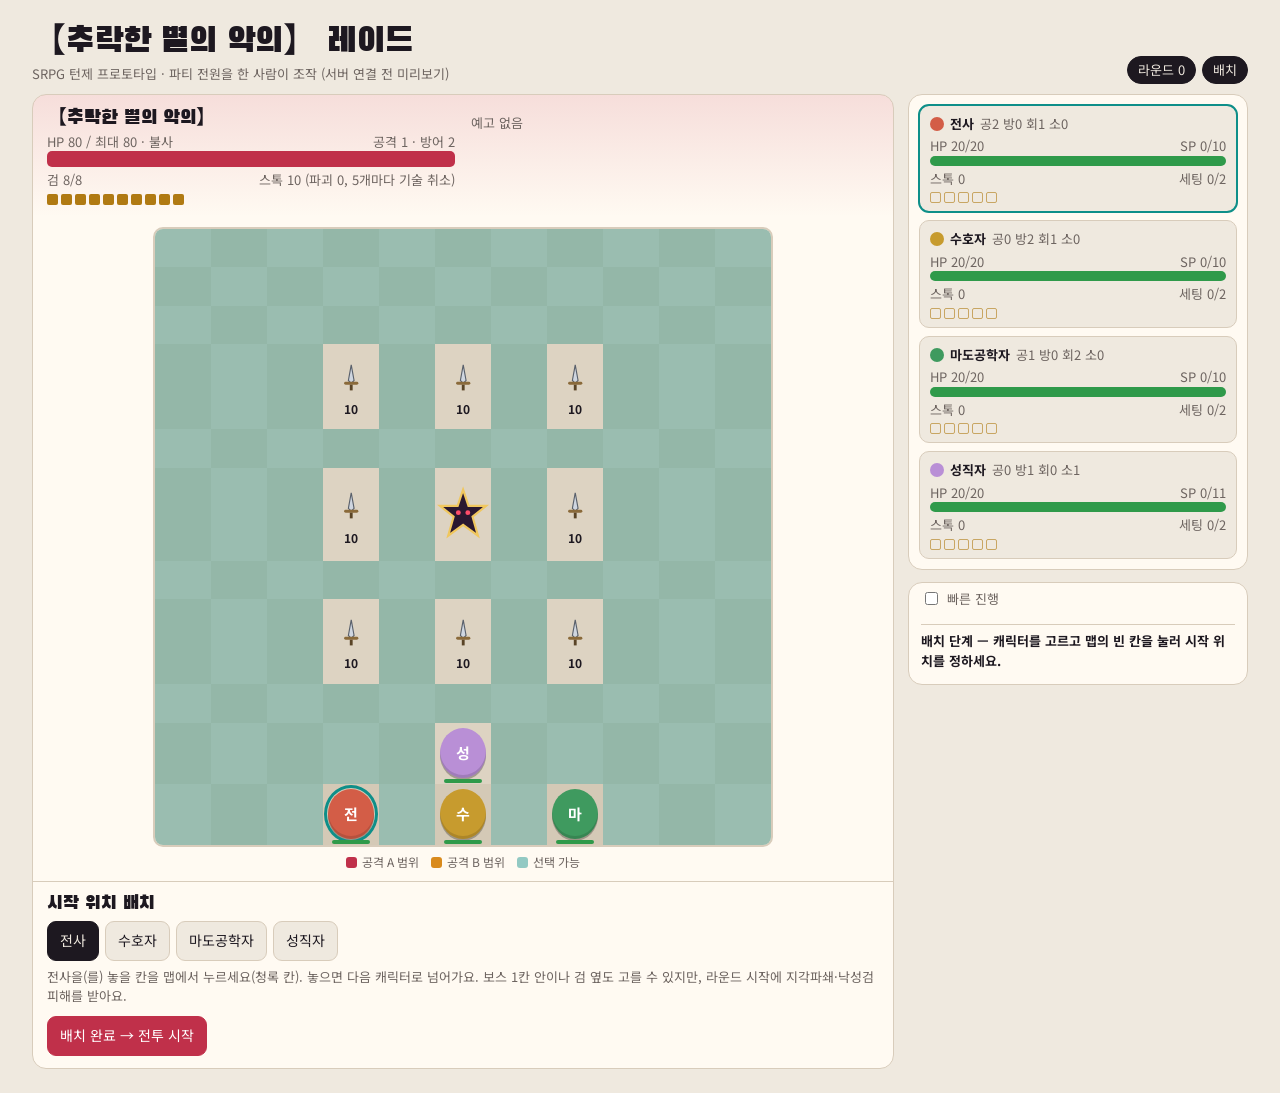
==== raid.html @ 9cba2b54 "시 스템 :: 딥 다이브 첫 업로드 (css/js/data 분리, Firebase 로그인, 레이드 파티 채팅) Co-Authored-By: Claude Opus 5.5 <norep" ====
<!DOCTYPE html>
<html lang="ko">
<head>
<meta charset="utf-8">
<meta name="viewport" content="width=device-width,initial-scale=1">
<title>추락한 별의 악의 레이드</title>
<link rel="preconnect" href="https://fonts.googleapis.com">
<link href="https://fonts.googleapis.com/css2?family=Black+Han+Sans&family=Noto+Sans+KR:wght@400;500;700&display=swap" rel="stylesheet">
<link rel="stylesheet" href="css/raid.css">
</head>
<body>
<div class="wrap">
  <div class="top">
    <div><h1>【추락한 별의 악의】 레이드</h1><div class="hint" style="margin:3px 0 0" id="subhint">SRPG 턴제 프로토타입 · 파티 전원을 한 사람이 조작 (서버 연결 전 미리보기)</div></div>
    <div class="chips" id="chips"></div>
  </div>
  <div class="grid">
    <div class="card">
      <div class="boss" id="boss"></div>
      <div class="mapbox"><div class="map" id="map"></div>
        <div class="legend"><span style="--c:var(--boss)">공격 A 범위</span><span style="--c:var(--a2)">공격 B 범위</span><span style="--c:color-mix(in srgb,var(--ic) 45%,transparent)">선택 가능</span></div></div>
      <div class="ctrl" id="ctrl"></div>
    </div>
    <div>
      <div class="card"><div class="party" id="party"></div></div>
      <div class="card" style="margin-top:12px">
        <div class="opts"><label><input type="checkbox" id="fast"> 빠른 진행</label></div>
        <div id="log"></div>
      </div>
    </div>
  </div>
</div>
<div class="ov" id="ov"><div class="sheet" id="sheet"></div></div>
<script src="js/raid-battle.js"></script>
</body>
</html>
---- css/raid.css ----
/* 시 스템 :: 딥 다이브 — 레이드 전투 화면 스타일 */
/* VOICE: 별이 떨어진 검의 무덤, 긴장감 있는 전술 보드
   IDEA: 보드게임 전장 — 11×11 격자, 중앙의 보스, 둘러싼 검 8자루, 예고된 공격 범위
   PICTURE: 맵 자체가 그림. 보스·검·파티 말, 두 공격의 범위 색
   COLOUR and TYPE: 밤하늘 남청 바탕 대신 먹색+별빛 금색, 공격 A 진홍, 공격 B 호박색, 선택 청록 / Black Han Sans + Noto Sans KR
   LAYOUT: 왼쪽 보스 정보+맵+조작부, 오른쪽 파티+로그, 900px 이하 세로 스택 */
:root{color-scheme:light dark;--bg:light-dark(#efe9df,#121015);--panel:light-dark(#fffaf2,#1c1920);--line:light-dark(#d8ccbb,#352f3b);--ink:light-dark(#1d1820,#efe8dc);--mute:light-dark(#6d6460,#a59c96);--boss:#c0304a;--a2:#d98a1c;--ic:light-dark(#0e8f89,#2fd3c9);--hp:light-dark(#2f9a4a,#4cc767);--sp:light-dark(#2d62c4,#6b9cff);--st:light-dark(#b07a12,#f0b43a);--g1:light-dark(#ddd3c2,#24202a);--g2:light-dark(#d4c9b6,#1f1b24)}
:root[data-theme=light]{color-scheme:light}:root[data-theme=dark]{color-scheme:dark}
*{box-sizing:border-box;min-width:0}
body{margin:0;background:var(--bg);color:var(--ink);font:15px/1.5 "Noto Sans KR",system-ui,sans-serif;overflow-x:clip}
h1,h2,.disp{font-family:"Black Han Sans","Noto Sans KR",sans-serif;font-weight:400;margin:0;line-height:1.1}
h1{font-size:clamp(24px,3.6vw,34px)}
.wrap{max-width:1280px;margin:0 auto;padding:clamp(12px,2.5vw,24px) max(2.5vw,10px)}
.top{display:flex;flex-wrap:wrap;gap:8px 16px;align-items:end;justify-content:space-between;margin-bottom:10px}
.chips{display:flex;gap:6px;flex-wrap:wrap;font-size:13px}
.chip{padding:3px 10px;border-radius:99px;border:1px solid var(--line);background:var(--panel);color:var(--mute);white-space:nowrap}
.chip.on{background:var(--ink);color:var(--bg);border-color:var(--ink)}
.chip.warn{background:var(--boss);border-color:var(--boss);color:#fff}
.grid{display:grid;grid-template-columns:minmax(0,1fr) 340px;gap:14px}
@media(max-width:920px){.grid{grid-template-columns:minmax(0,1fr)}}
.card{background:var(--panel);border:1px solid var(--line);border-radius:14px;overflow:hidden}
.boss{padding:12px 14px;display:grid;grid-template-columns:minmax(0,1fr) minmax(0,1fr);gap:10px 16px;background:linear-gradient(180deg,color-mix(in srgb,var(--boss) 14%,transparent),transparent)}
@media(max-width:640px){.boss{grid-template-columns:minmax(0,1fr)}}
.bar{height:10px;border-radius:5px;background:color-mix(in srgb,var(--ink) 12%,transparent);overflow:hidden;position:relative}
.bar>i{display:block;height:100%;transition:width .3s}
.bar.big{height:16px}
.row{display:flex;justify-content:space-between;gap:8px;font-size:13px;color:var(--mute);margin-top:3px}
.pips{display:flex;gap:3px;flex-wrap:wrap;margin-top:4px}
.pips i{width:11px;height:11px;border-radius:2px;background:var(--st)}
.pips i.x{background:transparent;outline:1.5px solid color-mix(in srgb,var(--st) 60%,transparent);outline-offset:-1.5px}
.atks{display:grid;gap:6px}
.atk{border:1px solid var(--line);border-left:5px solid var(--c);border-radius:8px;padding:6px 10px;font-size:13px;background:var(--bg)}
.atk b{font-size:14px}
.atk.cancel{opacity:.45;text-decoration:line-through}
.mapbox{padding:10px 14px}
.map{display:grid;grid-template-columns:repeat(11,minmax(0,1fr));aspect-ratio:1;max-width:620px;margin:0 auto;border:2px solid var(--line);border-radius:10px;overflow:hidden;user-select:none}
.t{position:relative;background:var(--g1);display:flex;align-items:center;justify-content:center}
.t.alt{background:var(--g2)}
.t.dA::before,.t.dB::before{content:"";position:absolute;inset:0;pointer-events:none}
.t.dA::before{background:repeating-linear-gradient(45deg,color-mix(in srgb,var(--boss) 50%,transparent) 0 4px,color-mix(in srgb,var(--boss) 22%,transparent) 4px 8px)}
.t.dB::before{background:repeating-linear-gradient(-45deg,color-mix(in srgb,var(--a2) 55%,transparent) 0 4px,color-mix(in srgb,var(--a2) 22%,transparent) 4px 8px)}
.t.dA.dB::before{background:repeating-linear-gradient(45deg,color-mix(in srgb,var(--boss) 55%,transparent) 0 4px,color-mix(in srgb,var(--a2) 55%,transparent) 4px 8px)}
.t.pick{cursor:pointer;box-shadow:inset 0 0 0 999px color-mix(in srgb,var(--ic) 32%,transparent)}
.t.pick:hover{box-shadow:inset 0 0 0 999px color-mix(in srgb,var(--ic) 55%,transparent)}
.pav{width:30px;height:30px;border-radius:50%;object-fit:cover;border:2px solid;flex:none}
.tok{position:relative;z-index:2;width:82%;height:82%;display:flex;flex-direction:column;align-items:center;justify-content:center;pointer-events:none}
.pl{border-radius:50%;color:#fff;font-weight:700;font-size:clamp(10px,1.6vw,15px);box-shadow:0 2px 0 #0004,inset 0 -3px 0 #0002}
.pl.sel{outline:3px solid var(--ic);outline-offset:1px}
.pl.dead{filter:grayscale(1);opacity:.35}
.pl .mb{position:absolute;bottom:-5px;left:8%;right:8%;height:4px;background:#0006;border-radius:2px;overflow:hidden}
.pl .mb i{display:block;height:100%;background:var(--hp)}
.pl .stt{position:absolute;top:-6px;right:-6px;font-size:9px;background:var(--boss);color:#fff;border-radius:6px;padding:0 3px}
.sw{font-size:clamp(9px,1.3vw,12px);color:var(--ink);font-weight:700}
.sw svg{width:62%;height:62%}
.bs svg{width:118%;height:118%}
.hit{animation:hit .35s}@keyframes hit{30%{transform:translateX(-3px)}70%{transform:translateX(3px)}}
@media(prefers-reduced-motion:reduce){.hit{animation:none}.bar>i{transition:none}}
.legend{display:flex;gap:12px;flex-wrap:wrap;font-size:12px;color:var(--mute);justify-content:center;margin-top:6px}
.legend span::before{content:"";display:inline-block;width:11px;height:11px;border-radius:3px;margin-right:5px;vertical-align:-1px;background:var(--c)}
.ctrl{border-top:1px solid var(--line);padding:12px 14px}
.ctrl h2{font-size:19px;margin-bottom:6px}
.tabs,.acts{display:flex;flex-wrap:wrap;gap:6px}
button{font:inherit;font-size:14px;min-height:40px;padding:6px 12px;border-radius:9px;border:1px solid var(--line);background:var(--bg);color:var(--ink);cursor:pointer}
button:focus-visible{outline:3px solid var(--ic);outline-offset:2px}
button.sel{background:var(--ink);color:var(--bg);border-color:var(--ink)}
button.go{background:var(--boss);color:#fff;border-color:var(--boss)}
button.icb{background:var(--ic);color:#04201e;border-color:var(--ic);font-weight:700}
button:disabled{opacity:.4;cursor:not-allowed}
.skb{text-align:left;display:flex;flex-direction:column;align-items:flex-start;gap:3px;min-width:200px;max-width:300px;padding:10px 14px;font-size:16px}
.skb b{font-size:17px}
.skb small{font-size:14px;opacity:.85;line-height:1.4}
.skb.pend{outline:3px solid var(--ic);outline-offset:2px}
.spdrow{display:flex;gap:6px;align-items:center;flex-wrap:wrap;margin-top:8px;padding:8px 10px;border-radius:10px;background:color-mix(in srgb,var(--ic) 12%,transparent);font-size:15px}
.spdrow button{min-width:46px;font-size:16px;font-weight:700}
.hint{font-size:13px;color:var(--mute);margin-top:6px}
.q{font-size:13px;margin-top:8px;display:grid;gap:4px}
.q div{display:flex;justify-content:space-between;gap:8px;border:1px solid var(--line);border-radius:7px;padding:4px 8px;background:var(--bg)}
.q div button{min-height:28px;padding:0 8px}
.party{display:grid;gap:8px;padding:10px}
.pc{border:1px solid var(--line);border-radius:10px;padding:8px 10px;background:var(--bg);font-size:13px;cursor:pointer}
.pc.sel{outline:2px solid var(--ic);outline-offset:-1px}
.pc.dead{opacity:.45}
.pc .nm{display:flex;align-items:center;gap:6px}
.pc .dot{width:14px;height:14px;border-radius:50%}
.tag{display:inline-block;font-size:11px;padding:0 6px;border-radius:5px;background:color-mix(in srgb,var(--ic) 18%,transparent);margin:2px 3px 0 0}
.tag.bad{background:color-mix(in srgb,var(--boss) 22%,transparent)}
#log{max-height:420px;overflow-y:auto;padding:0 12px 12px;font-size:13px}
#log p{margin:2px 0}
#log .rd{margin-top:10px;font-weight:700;border-top:1px solid var(--line);padding-top:6px}
#log .ic{color:var(--ic);font-weight:700}
#log .sp{padding-left:9px;border-left:3px solid var(--ic);color:var(--mute)}
#log .dm{color:var(--boss)}
.opts{display:flex;gap:12px;flex-wrap:wrap;font-size:13px;padding:6px 12px;color:var(--mute)}
.opts label{display:flex;gap:6px;align-items:center}
.ov{position:fixed;inset:0;background:rgb(0 0 0/.5);display:none;align-items:end;justify-content:center;padding:12px;z-index:9}
.ov.on{display:flex}
.sheet{background:var(--panel);border:2px solid var(--ic);border-radius:16px;width:min(560px,100%);max-height:86vh;overflow:auto;padding:16px}
.sheet h2{font-size:22px;color:var(--ic);margin-bottom:6px}
.sheet .acts{margin-top:10px}
.hitopts{display:grid;grid-template-columns:repeat(3,minmax(0,1fr));gap:10px;margin-top:10px}
@media(max-width:520px){.hitopts{grid-template-columns:minmax(0,1fr)}}
.hitb{font:inherit;text-align:left;border:2px solid var(--ic);border-radius:14px;background:color-mix(in srgb,var(--ic) 10%,var(--panel));color:var(--ink);padding:14px;min-height:110px;display:flex;flex-direction:column;gap:6px;cursor:pointer}
.hitb b{font-family:"Black Han Sans",sans-serif;font-weight:400;font-size:24px}
.hitb small{color:var(--mute);font-size:13px}
.hitb em,.clashl em{font-style:normal;font-size:12px;font-weight:700;color:var(--boss,#c0304a)}
.hitb[aria-disabled=true],.skb.dim{opacity:.4;cursor:not-allowed;border-color:var(--line)}
.clashl{display:grid;grid-template-columns:repeat(auto-fill,minmax(200px,1fr));gap:8px}
.takeb{margin-top:10px;width:100%}
.sheet .row{display:flex;gap:8px}
.sheet .ghost{font:inherit;font-size:14px;min-height:38px;padding:6px 12px;border-radius:9px;border:1px solid var(--line);background:var(--bg);color:var(--ink);cursor:pointer}
.end{text-align:center;padding:18px}
.end .disp{font-size:40px;margin-bottom:8px}
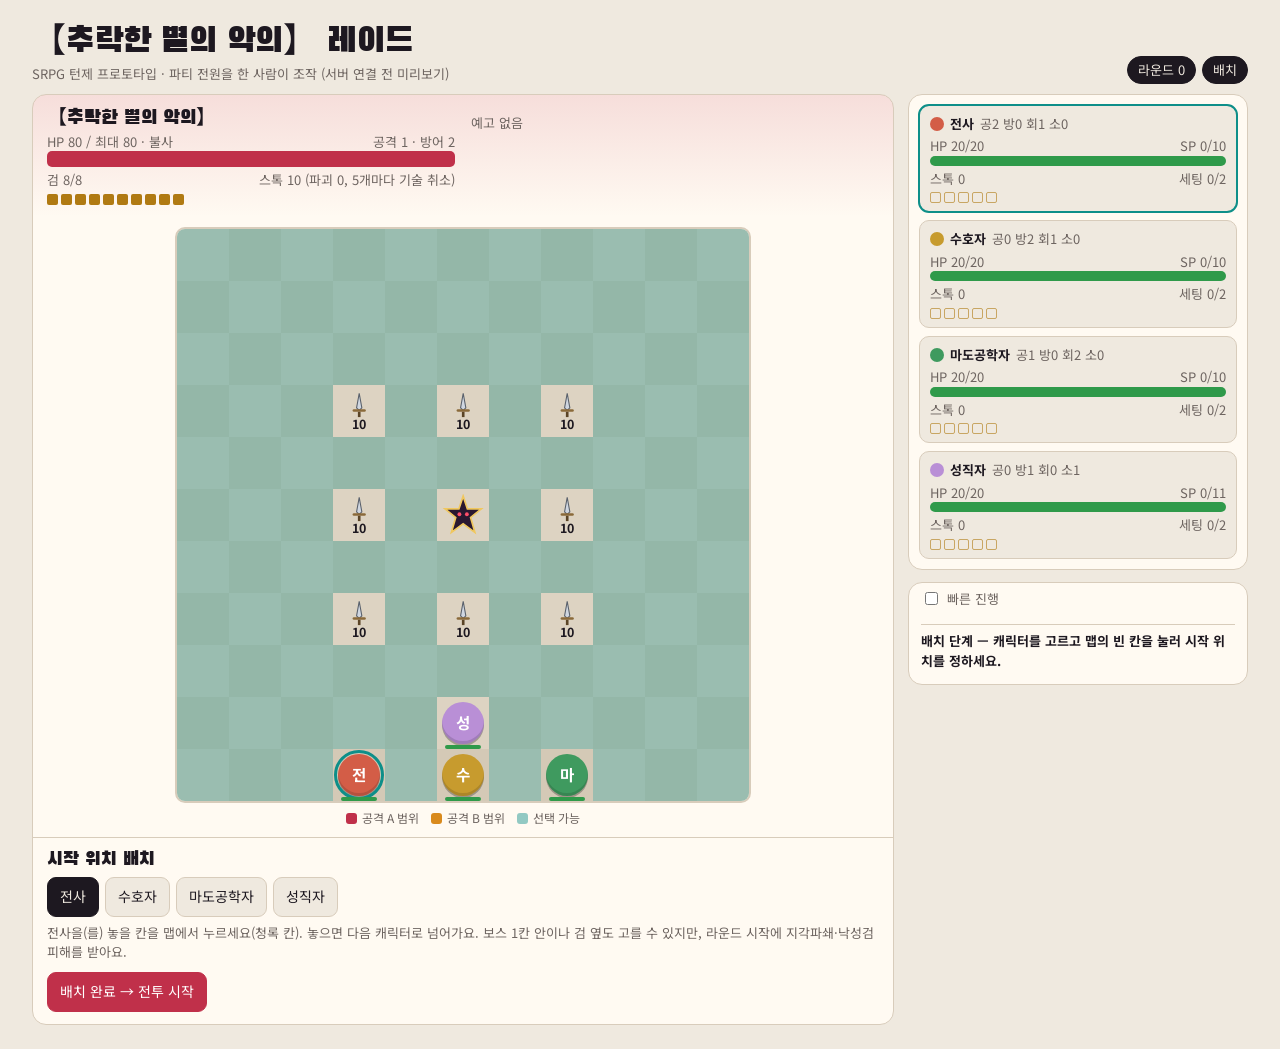
==== commit a8b5589d: "css·js 링크에 버전 번호(?v=) 추가 파일을 다시 올려도 브라우저가 예전 css/js를 계속 쓰지 않도록, 바뀔 때마다 버전 번호를 올림.  Co-Authored-By: C" ====
--- a/raid.html
+++ b/raid.html
@@ -6,7 +6,7 @@
 <title>추락한 별의 악의 레이드</title>
 <link rel="preconnect" href="https://fonts.googleapis.com">
 <link href="https://fonts.googleapis.com/css2?family=Black+Han+Sans&family=Noto+Sans+KR:wght@400;500;700&display=swap" rel="stylesheet">
-<link rel="stylesheet" href="css/raid.css">
+<link rel="stylesheet" href="css/raid.css?v=20261121b">
 </head>
 <body>
 <div class="wrap">
@@ -31,6 +31,6 @@
   </div>
 </div>
 <div class="ov" id="ov"><div class="sheet" id="sheet"></div></div>
-<script src="js/raid-battle.js"></script>
+<script src="js/raid-battle.js?v=20261121b"></script>
 </body>
 </html>
--- a/css/raid.css
+++ b/css/raid.css
@@ -32,9 +32,10 @@
 .atk{border:1px solid var(--line);border-left:5px solid var(--c);border-radius:8px;padding:6px 10px;font-size:13px;background:var(--bg)}
 .atk b{font-size:14px}
 .atk.cancel{opacity:.45;text-decoration:line-through}
-.mapbox{padding:10px 14px}
-.map{display:grid;grid-template-columns:repeat(11,minmax(0,1fr));aspect-ratio:1;max-width:620px;margin:0 auto;border:2px solid var(--line);border-radius:10px;overflow:hidden;user-select:none}
-.t{position:relative;background:var(--g1);display:flex;align-items:center;justify-content:center}
+/* 맵 타일: 모든 칸을 같은 크기의 정사각형으로 고정. 크기는 맵 상자 너비로만 정해지고(최대 52px), 칸 안의 내용(말·검·숫자)은 크기에 영향을 주지 않음 */
+.mapbox{padding:10px 14px;container-type:inline-size}
+.map{--tile:min(52px,calc((100cqi - 4px) / 11));display:grid;grid-template-columns:repeat(11,var(--tile));grid-template-rows:repeat(11,var(--tile));width:max-content;margin:0 auto;border:2px solid var(--line);border-radius:10px;overflow:hidden;user-select:none}
+.t{position:relative;box-sizing:border-box;width:var(--tile);height:var(--tile);min-width:0;min-height:0;overflow:visible;background:var(--g1);display:flex;align-items:center;justify-content:center;line-height:1}
 .t.alt{background:var(--g2)}
 .t.dA::before,.t.dB::before{content:"";position:absolute;inset:0;pointer-events:none}
 .t.dA::before{background:repeating-linear-gradient(45deg,color-mix(in srgb,var(--boss) 50%,transparent) 0 4px,color-mix(in srgb,var(--boss) 22%,transparent) 4px 8px)}
@@ -43,14 +44,14 @@
 .t.pick{cursor:pointer;box-shadow:inset 0 0 0 999px color-mix(in srgb,var(--ic) 32%,transparent)}
 .t.pick:hover{box-shadow:inset 0 0 0 999px color-mix(in srgb,var(--ic) 55%,transparent)}
 .pav{width:30px;height:30px;border-radius:50%;object-fit:cover;border:2px solid;flex:none}
-.tok{position:relative;z-index:2;width:82%;height:82%;display:flex;flex-direction:column;align-items:center;justify-content:center;pointer-events:none}
-.pl{border-radius:50%;color:#fff;font-weight:700;font-size:clamp(10px,1.6vw,15px);box-shadow:0 2px 0 #0004,inset 0 -3px 0 #0002}
+.tok{position:relative;z-index:2;width:82%;height:82%;flex:none;box-sizing:border-box;display:flex;flex-direction:column;align-items:center;justify-content:center;pointer-events:none}
+.pl{border-radius:50%;color:#fff;font-weight:700;font-size:calc(var(--tile) * .3);box-shadow:0 2px 0 #0004,inset 0 -3px 0 #0002}
 .pl.sel{outline:3px solid var(--ic);outline-offset:1px}
 .pl.dead{filter:grayscale(1);opacity:.35}
 .pl .mb{position:absolute;bottom:-5px;left:8%;right:8%;height:4px;background:#0006;border-radius:2px;overflow:hidden}
 .pl .mb i{display:block;height:100%;background:var(--hp)}
 .pl .stt{position:absolute;top:-6px;right:-6px;font-size:9px;background:var(--boss);color:#fff;border-radius:6px;padding:0 3px}
-.sw{font-size:clamp(9px,1.3vw,12px);color:var(--ink);font-weight:700}
+.sw{font-size:calc(var(--tile) * .24);color:var(--ink);font-weight:700}
 .sw svg{width:62%;height:62%}
 .bs svg{width:118%;height:118%}
 .hit{animation:hit .35s}@keyframes hit{30%{transform:translateX(-3px)}70%{transform:translateX(3px)}}
